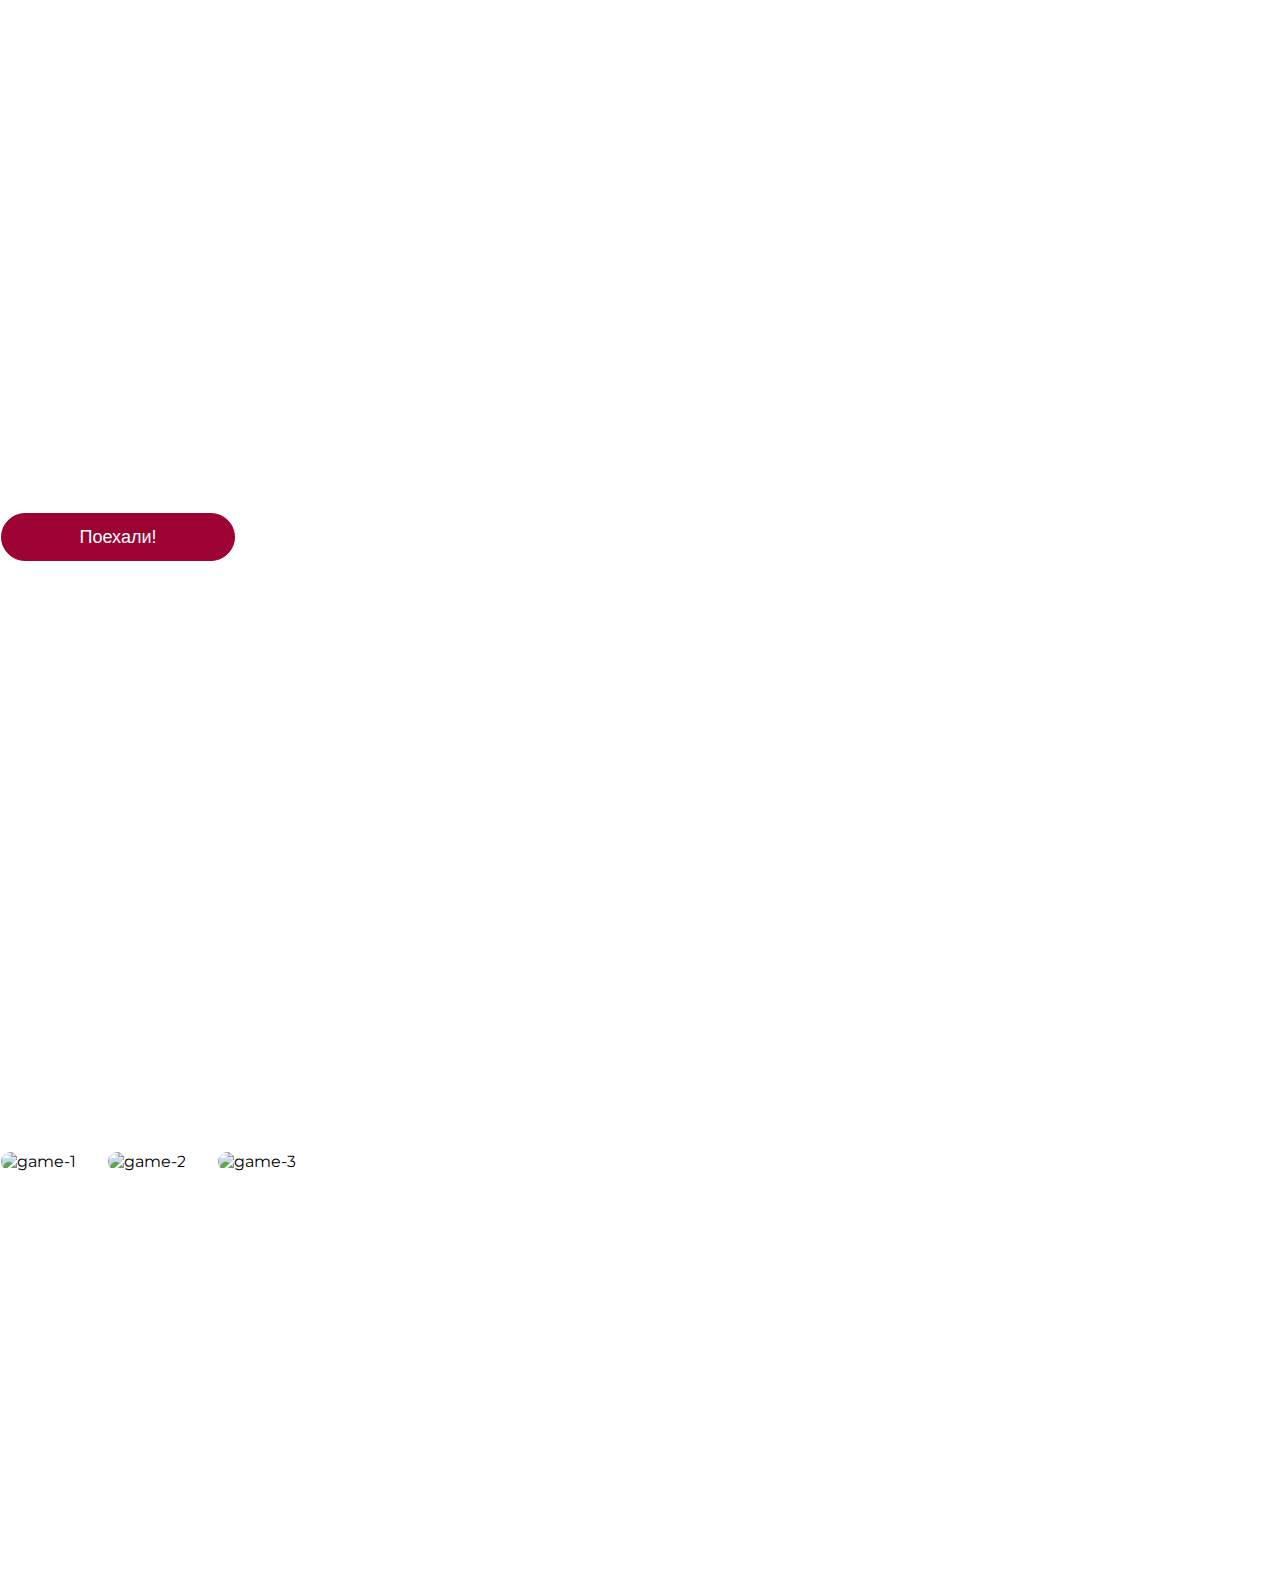
==== hw-2/index.html @ 00b04424 "first commit" ====
<!DOCTYPE html>
<html lang="en">
<head>
	<meta charset="UTF-8">
	<meta http-equiv="X-UA-Compatible" content="IE=edge">
	<meta name="viewport" content="width=device-width, initial-scale=1.0">
	<link rel="stylesheet" href="style.css">
	<link rel="preconnect" href="https://fonts.googleapis.com">
	<link rel="preconnect" href="https://fonts.gstatic.com" crossorigin>
	<link href="https://fonts.googleapis.com/css2?family=Inter:wght@200;300;400;500;600;700;800;900&family=Montserrat:wght@100;200;300;400;500;600;700;800;900&display=swap" rel="stylesheet">
	<title>HW-2 | Игровой сайт</title>
</head>
<body>
	<header class="header center">
		<h1 class="header__top-h1">Добро пожаловать на мой сайт!</h1>
		<p class="header__text">Вам предстоит пройти несколько увлекательных игр. Если готов нажимай <b>поехали</b> и <b>приступай</b></p>
		<button class="header__top-button">Поехали!</button>
	</header>
	<footer class="footer center">
		<div class="footer__content">
			<div class="footer__content-item">
				<img src="/img/game-1.jpg" alt="game-1" class="item-img">
				<p class="item-text">Игра 1</p>
			</div>
			<div class="footer__content-item">
				<img src="/img/game-2.jpg" alt="game-2" class="item-img">
				<p class="item-text">Игра 2</p>
			</div>
			<div class="footer__content-item">
				<img src="/img/game-3.jpg" alt="game-3" class="item-img">
				<p class="item-text">Игра 3</p>
			</div>
		</div>
	</footer>
</body>
</html>
---- hw-2/style.css ----
@charset "UTF-8";
* {
  padding: 0;
  margin: 0;
}

body {
  font-family: "Montserrat", sans-serif;
}

.center {
  padding-left: calc(50% - 639px);
  padding-right: calc(50% - 639px);
}

.header {
  background-image: url(/img/bg.jpg);
  background-repeat: no-repeat;
  background-position: center;
  background-size: cover;
  height: 1024px;
}

.header__top-h1 {
  color: #FFF;
  font-size: 64px;
  font-style: normal;
  font-weight: 700;
  line-height: normal;
  max-width: 788px;
  padding-top: 217px;
}

.header__text {
  color: #FFF;
  font-size: 18px;
  font-style: normal;
  font-weight: 300;
  line-height: 32px; /* 177.778% */
  max-width: 481px;
  margin-top: 32px;
  margin-bottom: 44px;
}

.header__top-button {
  border-radius: 30px;
  border: 1px solid #9C0332;
  background: #9C0332;
  width: 234px;
  height: 48px;
  cursor: pointer;
  color: #FFF;
  font-size: 18px;
  font-style: inherit;
  font-weight: 400;
  line-height: normal;
}

.footer {
  background-image: url(/img/footer.jpg);
}

.item-img {
  border-radius: 20px;
  width: 100%;
  background-repeat: no-repeat;
  background-position: center;
  background-size: cover;
}

.footer__content {
  display: flex;
  gap: 32px;
  flex-wrap: wrap;
  padding-top: 128px;
  padding-bottom: 128px;
}

.footer__content-item {
  position: relative;
  max-width: 379px;
  height: 300px;
}

.item-text {
  position: absolute;
  top: 236px;
  left: 32px;
  color: #FFF;
  font-size: 24px;
  font-style: normal;
  font-weight: 600;
  line-height: 32px; /* 133.333% */
}

/* Адаптив планшет */
@media (max-width: 1024px) {
  .header {
    display: flex;
    flex-direction: column;
    flex-wrap: wrap;
    align-items: center;
  }
  .center {
    padding-left: 16px;
    padding-right: 16px;
  }
  .header__top-h1 {
    text-align: center;
  }
  .footer__content {
    display: flex;
    justify-content: center;
    flex-wrap: wrap;
  }
}
/* Адаптив мобильная версия */
@media (max-width: 767px) {
  .header {
    background-image: url(/img/bg-mobile.jpg);
    background-repeat: no-repeat;
    background-position: center;
    background-size: cover;
    height: 735px;
  }
  .header__top-h1 {
    text-align: center;
    font-size: 32px;
    padding-top: 238px;
  }
  .header__text {
    font-size: 14px;
    line-height: 22px; /* 157.143% */
    max-width: 343px;
    margin-bottom: 32px;
    text-align: center;
  }
  .item-text {
    top: 218px;
  }
}
@media (min-width: 320px) and (max-width: 374px) {
  .item-text {
    top: 183px;
  }
}/*# sourceMappingURL=style.css.map */
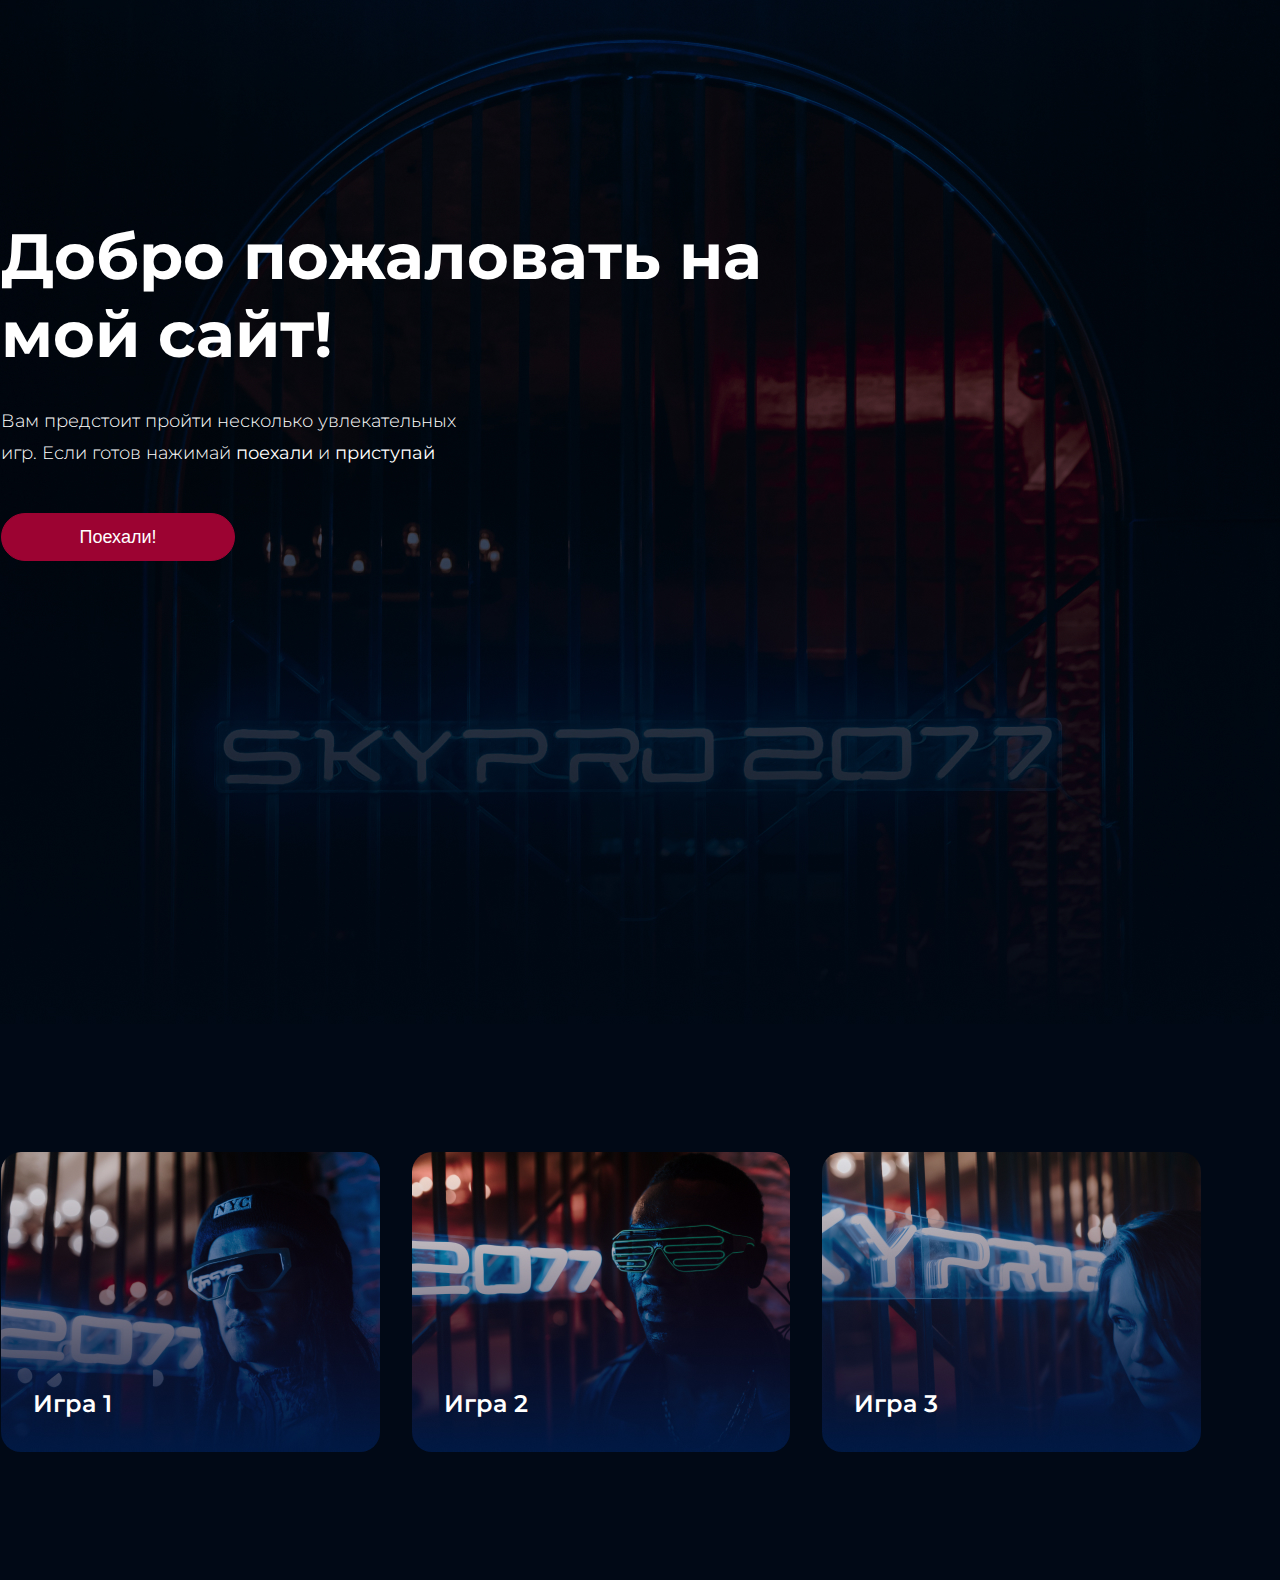
==== commit 90de631b: "Мелкие правки по ДЗ-2" ====
--- a/hw-2/index.html
+++ b/hw-2/index.html
@@ -19,15 +19,15 @@
 	<footer class="footer center">
 		<div class="footer__content">
 			<div class="footer__content-item">
-				<img src="/img/game-1.jpg" alt="game-1" class="item-img">
+				<img src="/hw-2/img/game-1.jpg" alt="game-1" class="item-img">
 				<p class="item-text">Игра 1</p>
 			</div>
 			<div class="footer__content-item">
-				<img src="/img/game-2.jpg" alt="game-2" class="item-img">
+				<img src="/hw-2/img/game-2.jpg" alt="game-2" class="item-img">
 				<p class="item-text">Игра 2</p>
 			</div>
 			<div class="footer__content-item">
-				<img src="/img/game-3.jpg" alt="game-3" class="item-img">
+				<img src="/hw-2/img/game-3.jpg" alt="game-3" class="item-img">
 				<p class="item-text">Игра 3</p>
 			</div>
 		</div>
--- a/hw-2/style.css
+++ b/hw-2/style.css
@@ -14,7 +14,7 @@
 }
 
 .header {
-  background-image: url(/img/bg.jpg);
+  background-image: url(/hw-2/img/bg.jpg);
   background-repeat: no-repeat;
   background-position: center;
   background-size: cover;
@@ -57,7 +57,7 @@
 }
 
 .footer {
-  background-image: url(/img/footer.jpg);
+  background-image: url(/hw-2/img/footer.jpg);
 }
 
 .item-img {
@@ -117,7 +117,7 @@
 /* Адаптив мобильная версия */
 @media (max-width: 767px) {
   .header {
-    background-image: url(/img/bg-mobile.jpg);
+    background-image: url(/hw-2/img/bg.jpg);
     background-repeat: no-repeat;
     background-position: center;
     background-size: cover;
